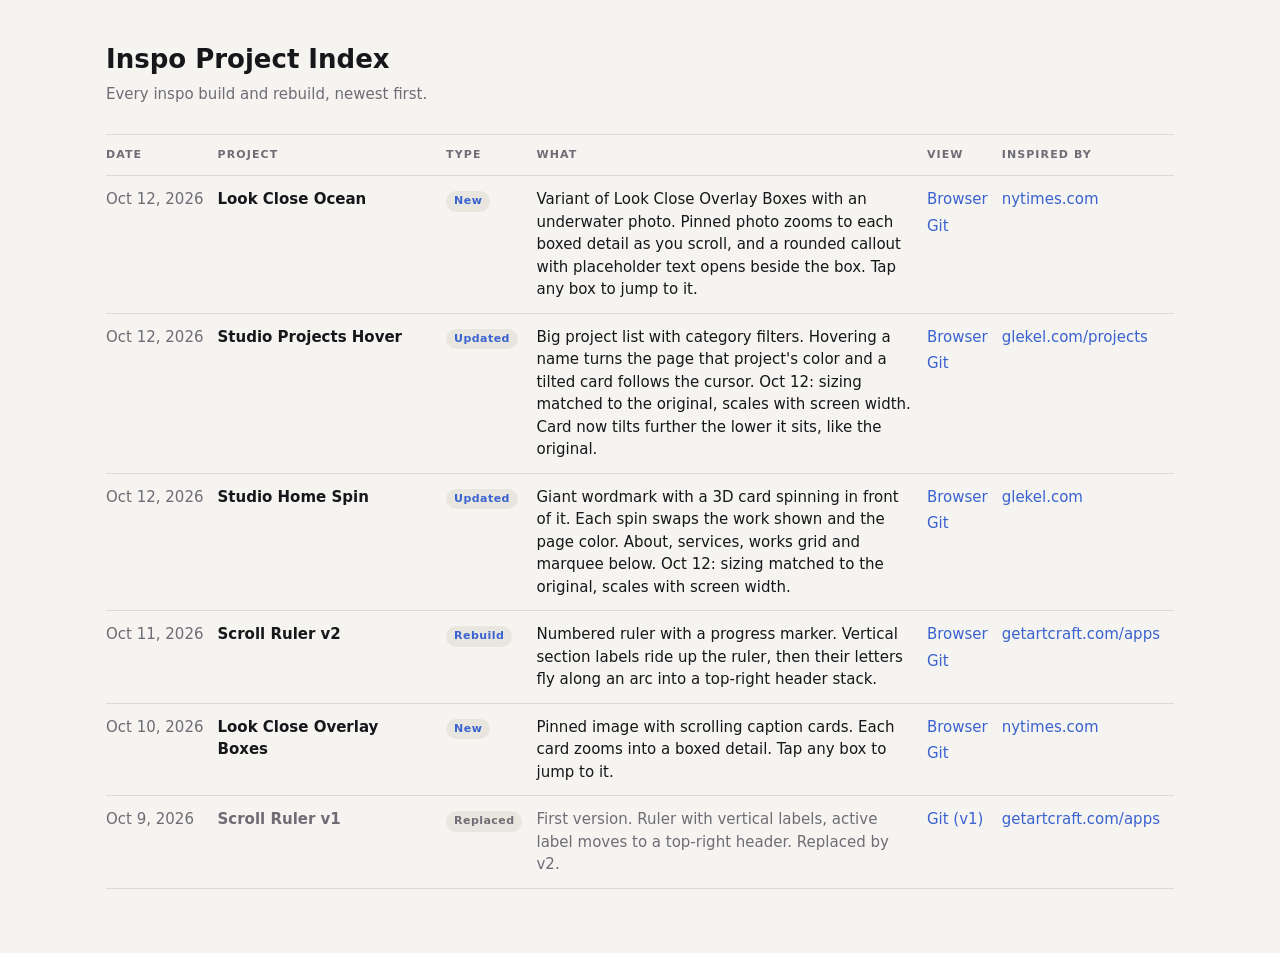
==== index.html @ ab674519 "Studio projects: progressive hover rotation tied to card height on screen Co-Authored-By: Claude Opu" ====
<!doctype html>
<html lang="en">
<head>
<meta charset="utf-8">
<meta name="viewport" content="width=device-width, initial-scale=1">
<title>Inspo Project Index</title>
<style>
  /* Layout: one column log, newest first, table scrolls sideways on phones */
  :root {
    --bg: #f5f4f1;
    --fg: #17161a;
    --muted: #6f6c75;
    --line: #dddad3;
    --accent: #3a63d1;
    --chip: #e9e6df;
    --body: system-ui, -apple-system, "Helvetica Neue", Arial, sans-serif;
  }
  @media (prefers-color-scheme: dark) { :root:not([data-theme="light"]) { --bg:#141317; --fg:#ecebef; --muted:#9b97a1; --line:#2f2d34; --accent:#7f9fff; --chip:#24222a; color-scheme: dark } }
  :root[data-theme="dark"] { --bg:#141317; --fg:#ecebef; --muted:#9b97a1; --line:#2f2d34; --accent:#7f9fff; --chip:#24222a; color-scheme: dark }

  * { box-sizing: border-box; }
  body { margin: 0; background: var(--bg); color: var(--fg); font: 15px/1.5 var(--body); }
  .wrap { max-width: 1100px; margin: 0 auto; padding-inline: 16px; padding-block: 40px 64px; }
  h1 { font-size: 26px; margin: 0 0 4px; text-wrap: balance; }
  .sub { color: var(--muted); margin: 0 0 28px; }
  .table-scroll { overflow-x: auto; border-top: 1px solid var(--line); }
  table { width: 100%; border-collapse: collapse; min-width: 820px; }
  th, td { text-align: left; vertical-align: top; padding: 12px 14px 12px 0; border-bottom: 1px solid var(--line); }
  th { font-size: 11px; letter-spacing: .1em; text-transform: uppercase; color: var(--muted); font-weight: 600; }
  td.date { white-space: nowrap; color: var(--muted); font-variant-numeric: tabular-nums; }
  td.name { font-weight: 600; min-width: 170px; }
  td.what { max-width: 400px; }
  .chip { display: inline-block; font-size: 11px; font-weight: 600; letter-spacing: .04em; padding: 2px 8px; border-radius: 999px; background: var(--chip); color: var(--muted); white-space: nowrap; }
  .chip.live { color: var(--accent); }
  .links { display: flex; flex-direction: column; gap: 4px; white-space: nowrap; }
  a { color: var(--accent); text-decoration: none; }
  a:hover { text-decoration: underline; }
  a:focus-visible { outline: 2px solid var(--accent); outline-offset: 2px; }
  .old td { color: var(--muted); }
</style>
</head>
<body>
<div class="wrap">
  <h1>Inspo Project Index</h1>
  <p class="sub">Every inspo build and rebuild, newest first.</p>

  <div class="table-scroll">
    <table>
      <thead>
        <tr><th>Date</th><th>Project</th><th>Type</th><th>What</th><th>View</th><th>Inspired by</th></tr>
      </thead>
      <tbody>
        <tr>
          <td class="date">Oct 12, 2026</td>
          <td class="name">Look Close Ocean</td>
          <td><span class="chip live">New</span></td>
          <td class="what">Variant of Look Close Overlay Boxes with an underwater photo. Pinned photo zooms to each boxed detail as you scroll, and a rounded callout with placeholder text opens beside the box. Tap any box to jump to it.</td>
          <td><div class="links">
            <a href="look-close-ocean.html">Browser</a>
            <a href="https://github.com/gammagracie/inspo/blob/main/look-close-ocean.html">Git</a>
          </div></td>
          <td><a href="https://www.nytimes.com/interactive/2026/10/08/technology/ai-generated-image-look-close.html">nytimes.com</a></td>
        </tr>
        <tr>
          <td class="date">Oct 12, 2026</td>
          <td class="name">Studio Projects Hover</td>
          <td><span class="chip live">Updated</span></td>
          <td class="what">Big project list with category filters. Hovering a name turns the page that project's color and a tilted card follows the cursor. Oct 12: sizing matched to the original, scales with screen width. Card now tilts further the lower it sits, like the original.</td>
          <td><div class="links">
            <a href="studio-projects-hover.html">Browser</a>
            <a href="https://github.com/gammagracie/inspo/blob/main/studio-projects-hover.html">Git</a>
          </div></td>
          <td><a href="https://www.glekel.com/projects">glekel.com/projects</a></td>
        </tr>
        <tr>
          <td class="date">Oct 12, 2026</td>
          <td class="name">Studio Home Spin</td>
          <td><span class="chip live">Updated</span></td>
          <td class="what">Giant wordmark with a 3D card spinning in front of it. Each spin swaps the work shown and the page color. About, services, works grid and marquee below. Oct 12: sizing matched to the original, scales with screen width.</td>
          <td><div class="links">
            <a href="studio-home-spin.html">Browser</a>
            <a href="https://github.com/gammagracie/inspo/blob/main/studio-home-spin.html">Git</a>
          </div></td>
          <td><a href="https://www.glekel.com/">glekel.com</a></td>
        </tr>
        <tr>
          <td class="date">Oct 11, 2026</td>
          <td class="name">Scroll Ruler v2</td>
          <td><span class="chip live">Rebuild</span></td>
          <td class="what">Numbered ruler with a progress marker. Vertical section labels ride up the ruler, then their letters fly along an arc into a top-right header stack.</td>
          <td><div class="links">
            <a href="scroll-ruler-nav.html">Browser</a>
            <a href="https://github.com/gammagracie/inspo/blob/main/scroll-ruler-nav.html">Git</a>
          </div></td>
          <td><a href="https://getartcraft.com/apps">getartcraft.com/apps</a></td>
        </tr>
        <tr>
          <td class="date">Oct 10, 2026</td>
          <td class="name">Look Close Overlay Boxes</td>
          <td><span class="chip live">New</span></td>
          <td class="what">Pinned image with scrolling caption cards. Each card zooms into a boxed detail. Tap any box to jump to it.</td>
          <td><div class="links">
            <a href="look-close-overlay.html">Browser</a>
            <a href="https://github.com/gammagracie/inspo/blob/main/look-close-overlay.html">Git</a>
          </div></td>
          <td><a href="https://www.nytimes.com/interactive/2026/10/08/technology/ai-generated-image-look-close.html">nytimes.com</a></td>
        </tr>
        <tr class="old">
          <td class="date">Oct 9, 2026</td>
          <td class="name">Scroll Ruler v1</td>
          <td><span class="chip">Replaced</span></td>
          <td class="what">First version. Ruler with vertical labels, active label moves to a top-right header. Replaced by v2.</td>
          <td><div class="links">
            <a href="https://github.com/gammagracie/inspo/blob/887cc51/scroll-ruler-nav.html">Git (v1)</a>
          </div></td>
          <td><a href="https://getartcraft.com/apps">getartcraft.com/apps</a></td>
        </tr>
      </tbody>
    </table>
  </div>
</div>
</body>
</html>
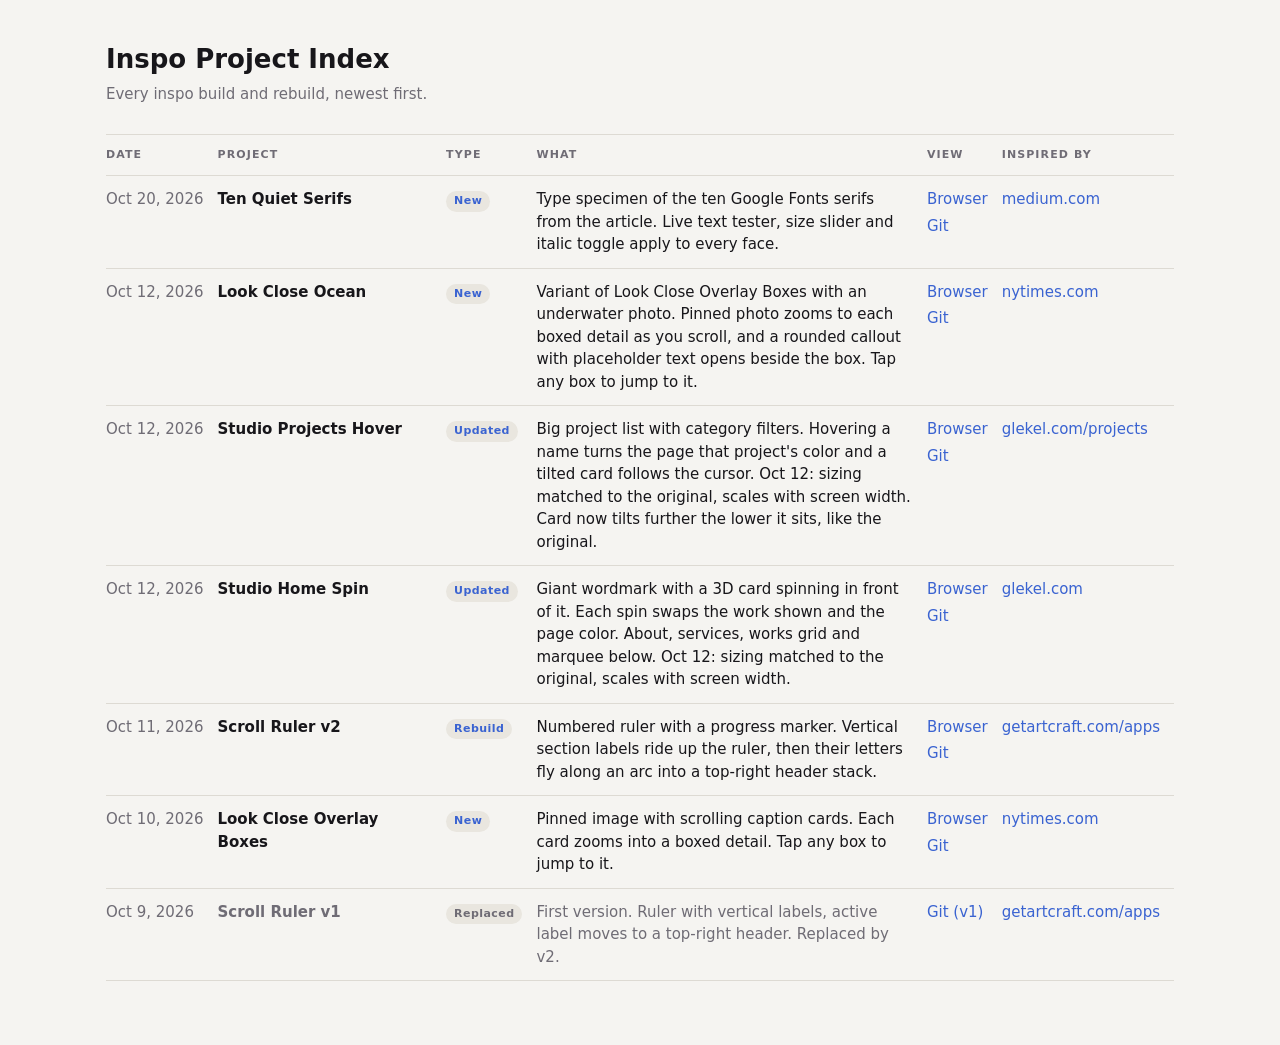
==== commit a1c03030: "Add ten quiet serifs type specimen" ====
--- a/index.html
+++ b/index.html
@@ -50,6 +50,17 @@
         <tr><th>Date</th><th>Project</th><th>Type</th><th>What</th><th>View</th><th>Inspired by</th></tr>
       </thead>
       <tbody>
+        <tr>
+          <td class="date">Oct 20, 2026</td>
+          <td class="name">Ten Quiet Serifs</td>
+          <td><span class="chip live">New</span></td>
+          <td class="what">Type specimen of the ten Google Fonts serifs from the article. Live text tester, size slider and italic toggle apply to every face.</td>
+          <td><div class="links">
+            <a href="serif-specimens.html">Browser</a>
+            <a href="https://github.com/gammagracie/inspo/blob/main/serif-specimens.html">Git</a>
+          </div></td>
+          <td><a href="https://shambhaviojha.medium.com/10-beautiful-serifs-on-google-fonts-you-probably-havent-seen-before-97a56efa0000">medium.com</a></td>
+        </tr>
         <tr>
           <td class="date">Oct 12, 2026</td>
           <td class="name">Look Close Ocean</td>
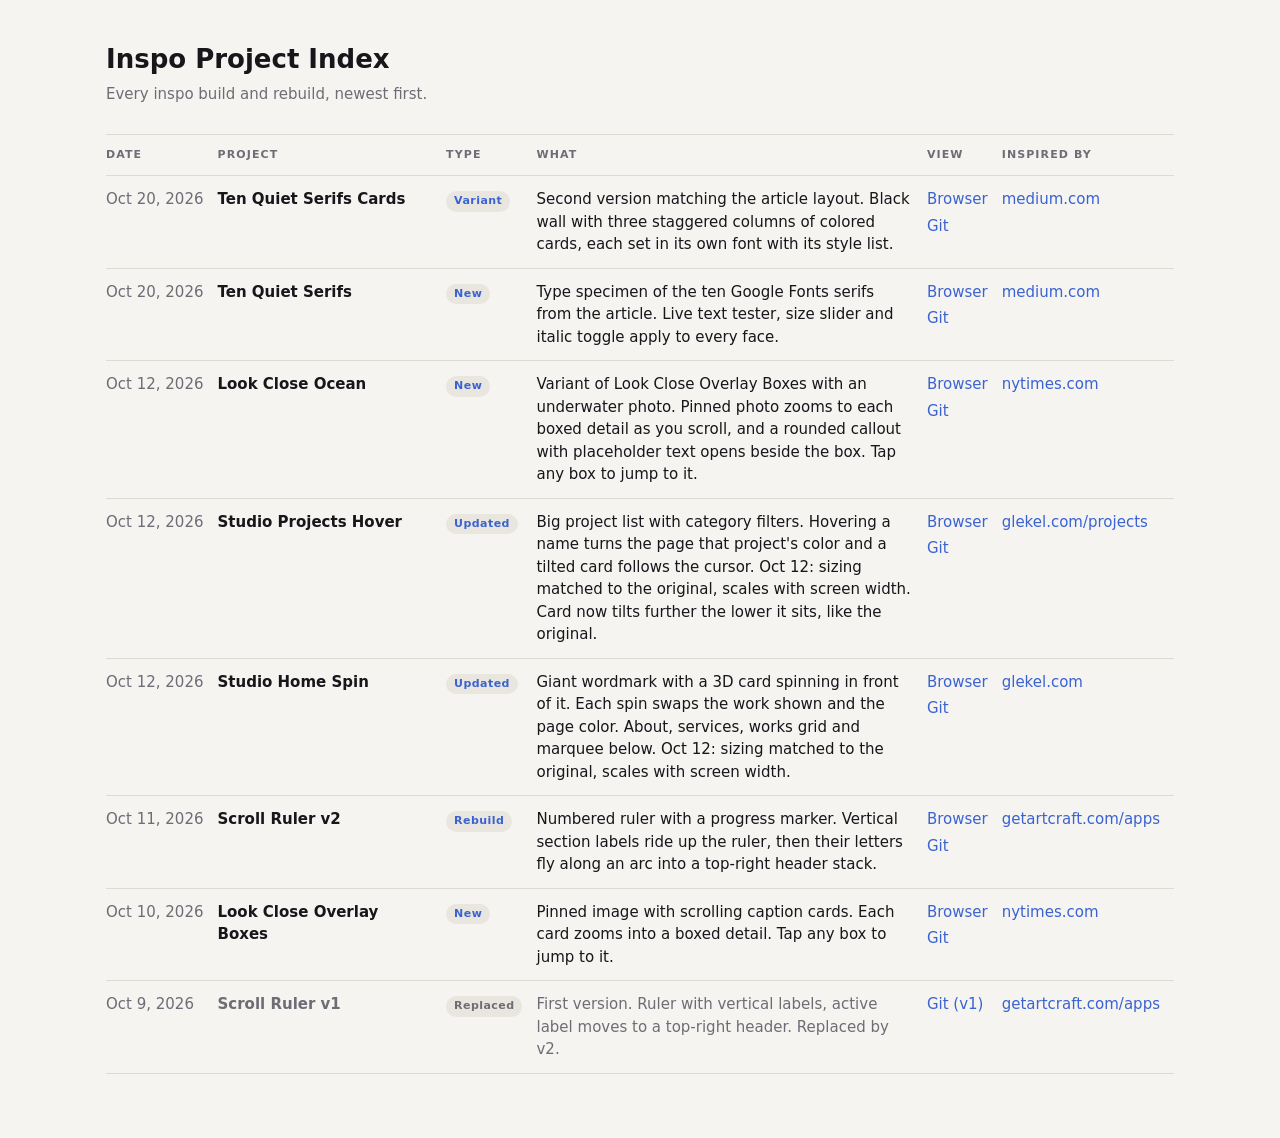
==== commit ae2b221f: "Add serif cards variant and reference captures of original pages" ====
--- a/index.html
+++ b/index.html
@@ -50,6 +50,17 @@
         <tr><th>Date</th><th>Project</th><th>Type</th><th>What</th><th>View</th><th>Inspired by</th></tr>
       </thead>
       <tbody>
+        <tr>
+          <td class="date">Oct 20, 2026</td>
+          <td class="name">Ten Quiet Serifs Cards</td>
+          <td><span class="chip live">Variant</span></td>
+          <td class="what">Second version matching the article layout. Black wall with three staggered columns of colored cards, each set in its own font with its style list.</td>
+          <td><div class="links">
+            <a href="serif-cards.html">Browser</a>
+            <a href="https://github.com/gammagracie/inspo/blob/main/serif-cards.html">Git</a>
+          </div></td>
+          <td><a href="https://shambhaviojha.medium.com/10-beautiful-serifs-on-google-fonts-you-probably-havent-seen-before-97a56efa0000">medium.com</a></td>
+        </tr>
         <tr>
           <td class="date">Oct 20, 2026</td>
           <td class="name">Ten Quiet Serifs</td>
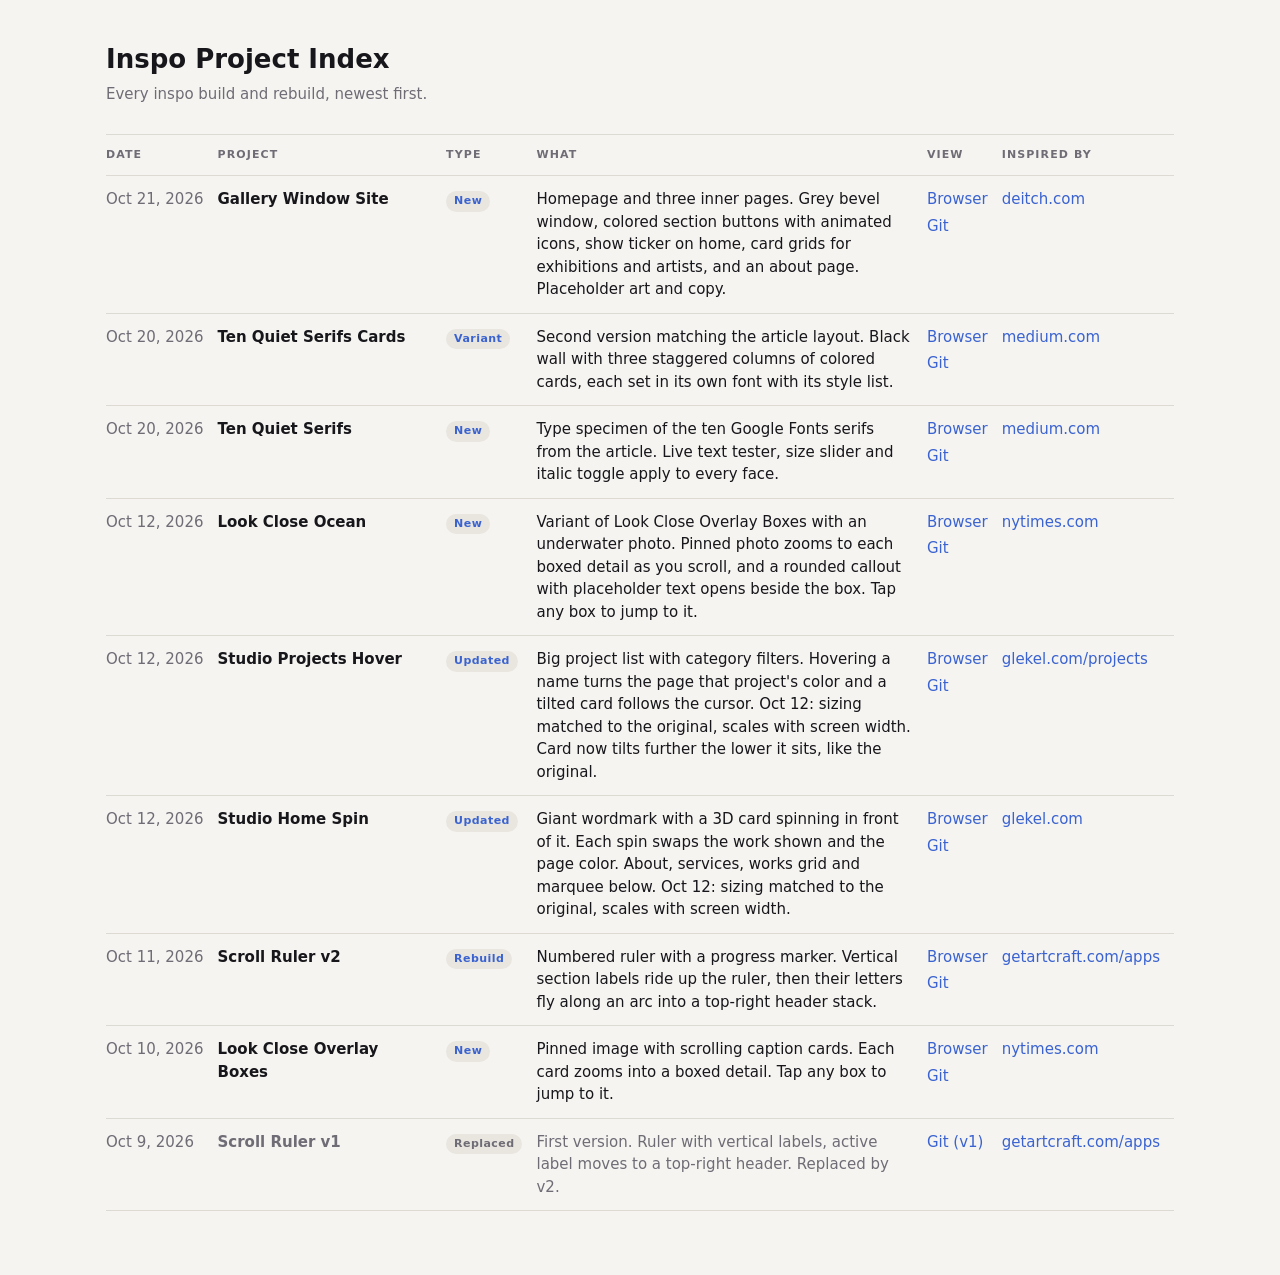
==== commit 6f9613f4: "Add gallery window site build (homepage and three inner pages) Co-Authored-By: Claude Opus 5.5 <nore" ====
--- a/index.html
+++ b/index.html
@@ -50,6 +50,17 @@
         <tr><th>Date</th><th>Project</th><th>Type</th><th>What</th><th>View</th><th>Inspired by</th></tr>
       </thead>
       <tbody>
+        <tr>
+          <td class="date">Oct 21, 2026</td>
+          <td class="name">Gallery Window Site</td>
+          <td><span class="chip live">New</span></td>
+          <td class="what">Homepage and three inner pages. Grey bevel window, colored section buttons with animated icons, show ticker on home, card grids for exhibitions and artists, and an about page. Placeholder art and copy.</td>
+          <td><div class="links">
+            <a href="deitch/">Browser</a>
+            <a href="https://github.com/gammagracie/inspo/tree/main/deitch">Git</a>
+          </div></td>
+          <td><a href="https://deitch.com/">deitch.com</a></td>
+        </tr>
         <tr>
           <td class="date">Oct 20, 2026</td>
           <td class="name">Ten Quiet Serifs Cards</td>
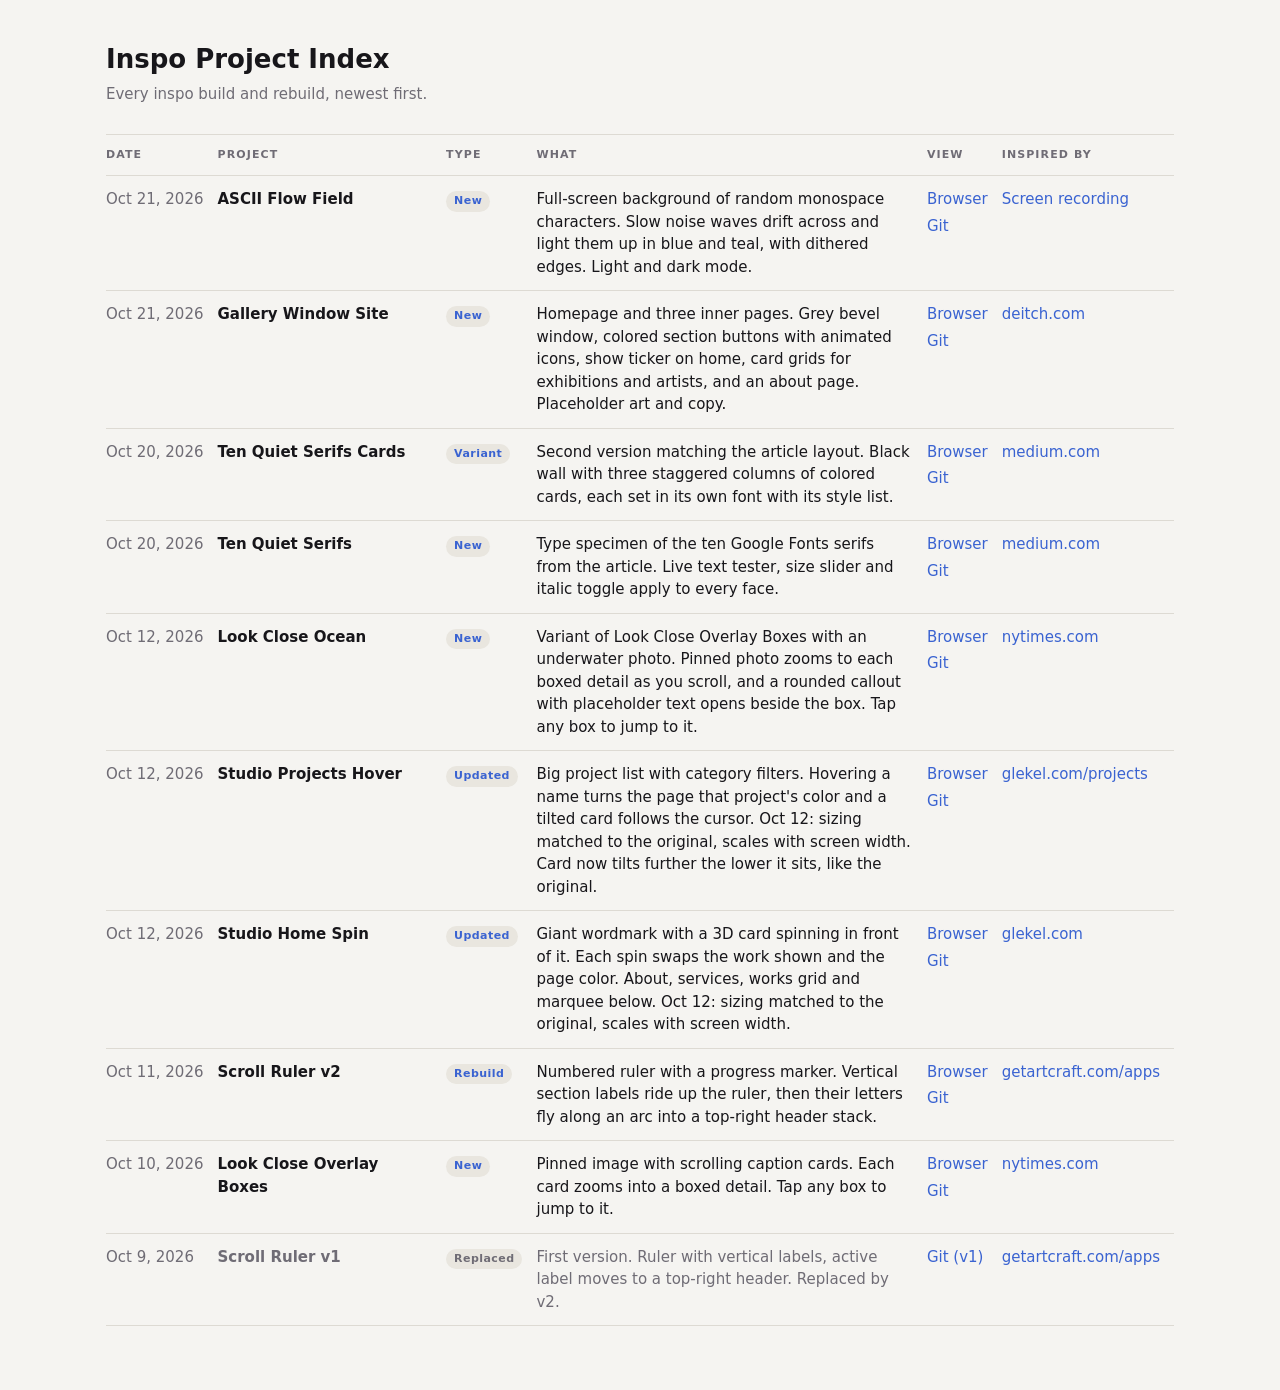
==== commit 67e9771e: "Add ASCII flow field background demo Co-Authored-By: Claude Opus 5.5 <noreply@anthropic.com> Claude-" ====
--- a/index.html
+++ b/index.html
@@ -50,6 +50,17 @@
         <tr><th>Date</th><th>Project</th><th>Type</th><th>What</th><th>View</th><th>Inspired by</th></tr>
       </thead>
       <tbody>
+        <tr>
+          <td class="date">Oct 21, 2026</td>
+          <td class="name">ASCII Flow Field</td>
+          <td><span class="chip live">New</span></td>
+          <td class="what">Full-screen background of random monospace characters. Slow noise waves drift across and light them up in blue and teal, with dithered edges. Light and dark mode.</td>
+          <td><div class="links">
+            <a href="ascii-flow.html">Browser</a>
+            <a href="https://github.com/gammagracie/inspo/blob/main/ascii-flow.html">Git</a>
+          </div></td>
+          <td><a href="references/ascii-flow/screen-recording.mov">Screen recording</a></td>
+        </tr>
         <tr>
           <td class="date">Oct 21, 2026</td>
           <td class="name">Gallery Window Site</td>
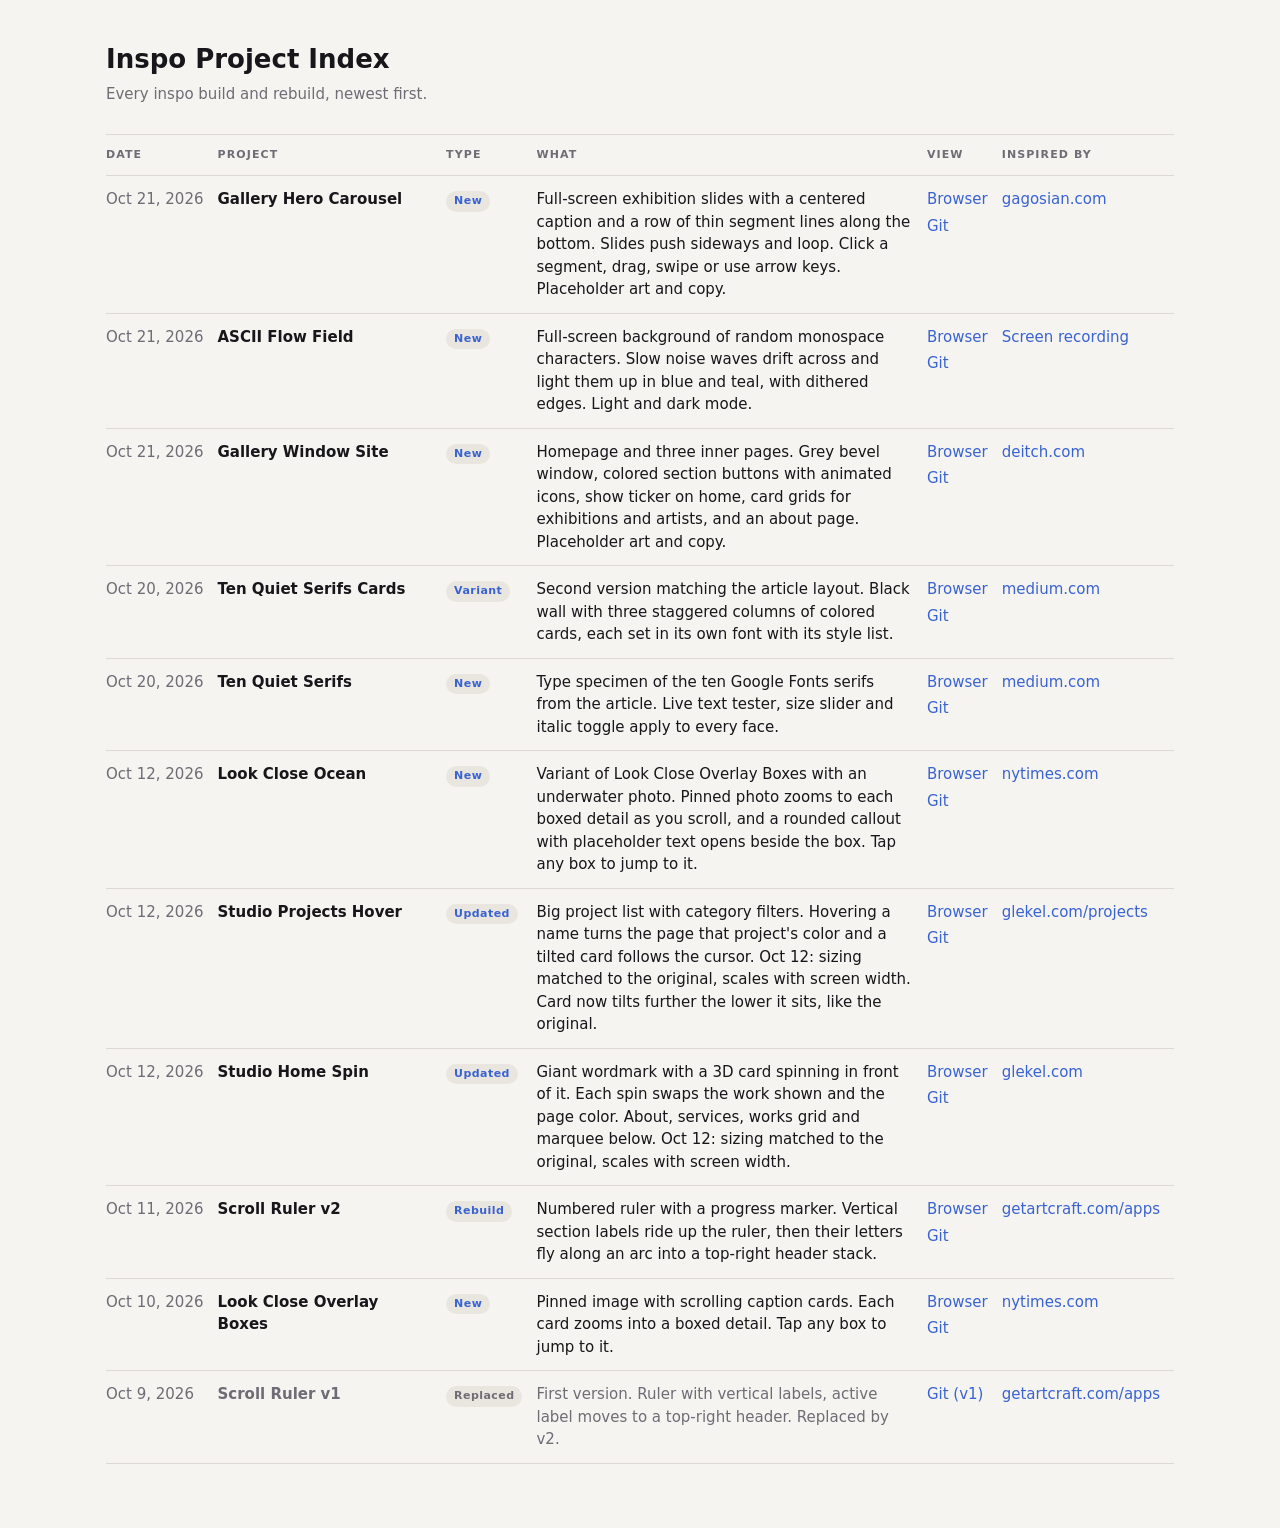
==== commit 2af475ef: "Add gallery hero carousel demo" ====
--- a/index.html
+++ b/index.html
@@ -50,6 +50,17 @@
         <tr><th>Date</th><th>Project</th><th>Type</th><th>What</th><th>View</th><th>Inspired by</th></tr>
       </thead>
       <tbody>
+        <tr>
+          <td class="date">Oct 21, 2026</td>
+          <td class="name">Gallery Hero Carousel</td>
+          <td><span class="chip live">New</span></td>
+          <td class="what">Full-screen exhibition slides with a centered caption and a row of thin segment lines along the bottom. Slides push sideways and loop. Click a segment, drag, swipe or use arrow keys. Placeholder art and copy.</td>
+          <td><div class="links">
+            <a href="gallery-hero-carousel.html">Browser</a>
+            <a href="https://github.com/gammagracie/inspo/blob/main/gallery-hero-carousel.html">Git</a>
+          </div></td>
+          <td><a href="https://gagosian.com/">gagosian.com</a></td>
+        </tr>
         <tr>
           <td class="date">Oct 21, 2026</td>
           <td class="name">ASCII Flow Field</td>
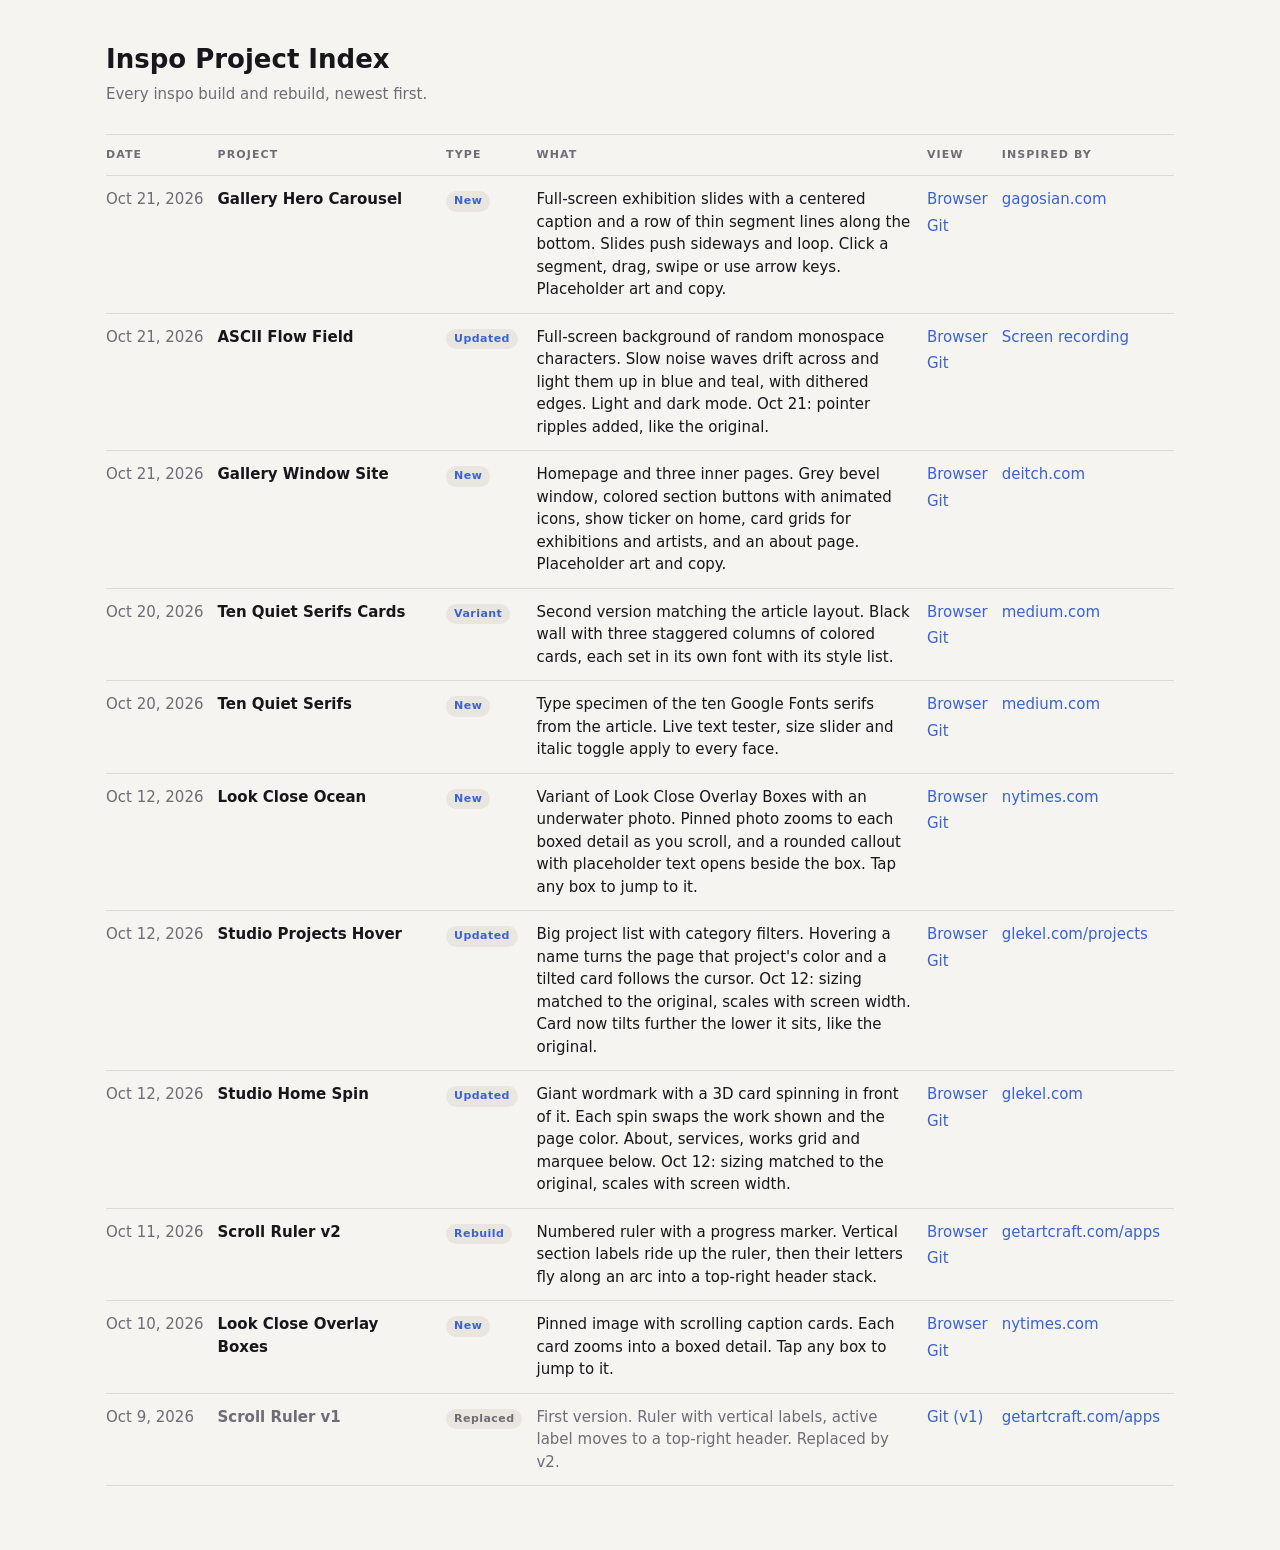
==== commit 83e7bc71: "Log pointer ripples in README and index Co-Authored-By: Claude Opus 5.5 <noreply@anthropic.com> Clau" ====
--- a/index.html
+++ b/index.html
@@ -64,8 +64,8 @@
         <tr>
           <td class="date">Oct 21, 2026</td>
           <td class="name">ASCII Flow Field</td>
-          <td><span class="chip live">New</span></td>
-          <td class="what">Full-screen background of random monospace characters. Slow noise waves drift across and light them up in blue and teal, with dithered edges. Light and dark mode.</td>
+          <td><span class="chip live">Updated</span></td>
+          <td class="what">Full-screen background of random monospace characters. Slow noise waves drift across and light them up in blue and teal, with dithered edges. Light and dark mode. Oct 21: pointer ripples added, like the original.</td>
           <td><div class="links">
             <a href="ascii-flow.html">Browser</a>
             <a href="https://github.com/gammagracie/inspo/blob/main/ascii-flow.html">Git</a>
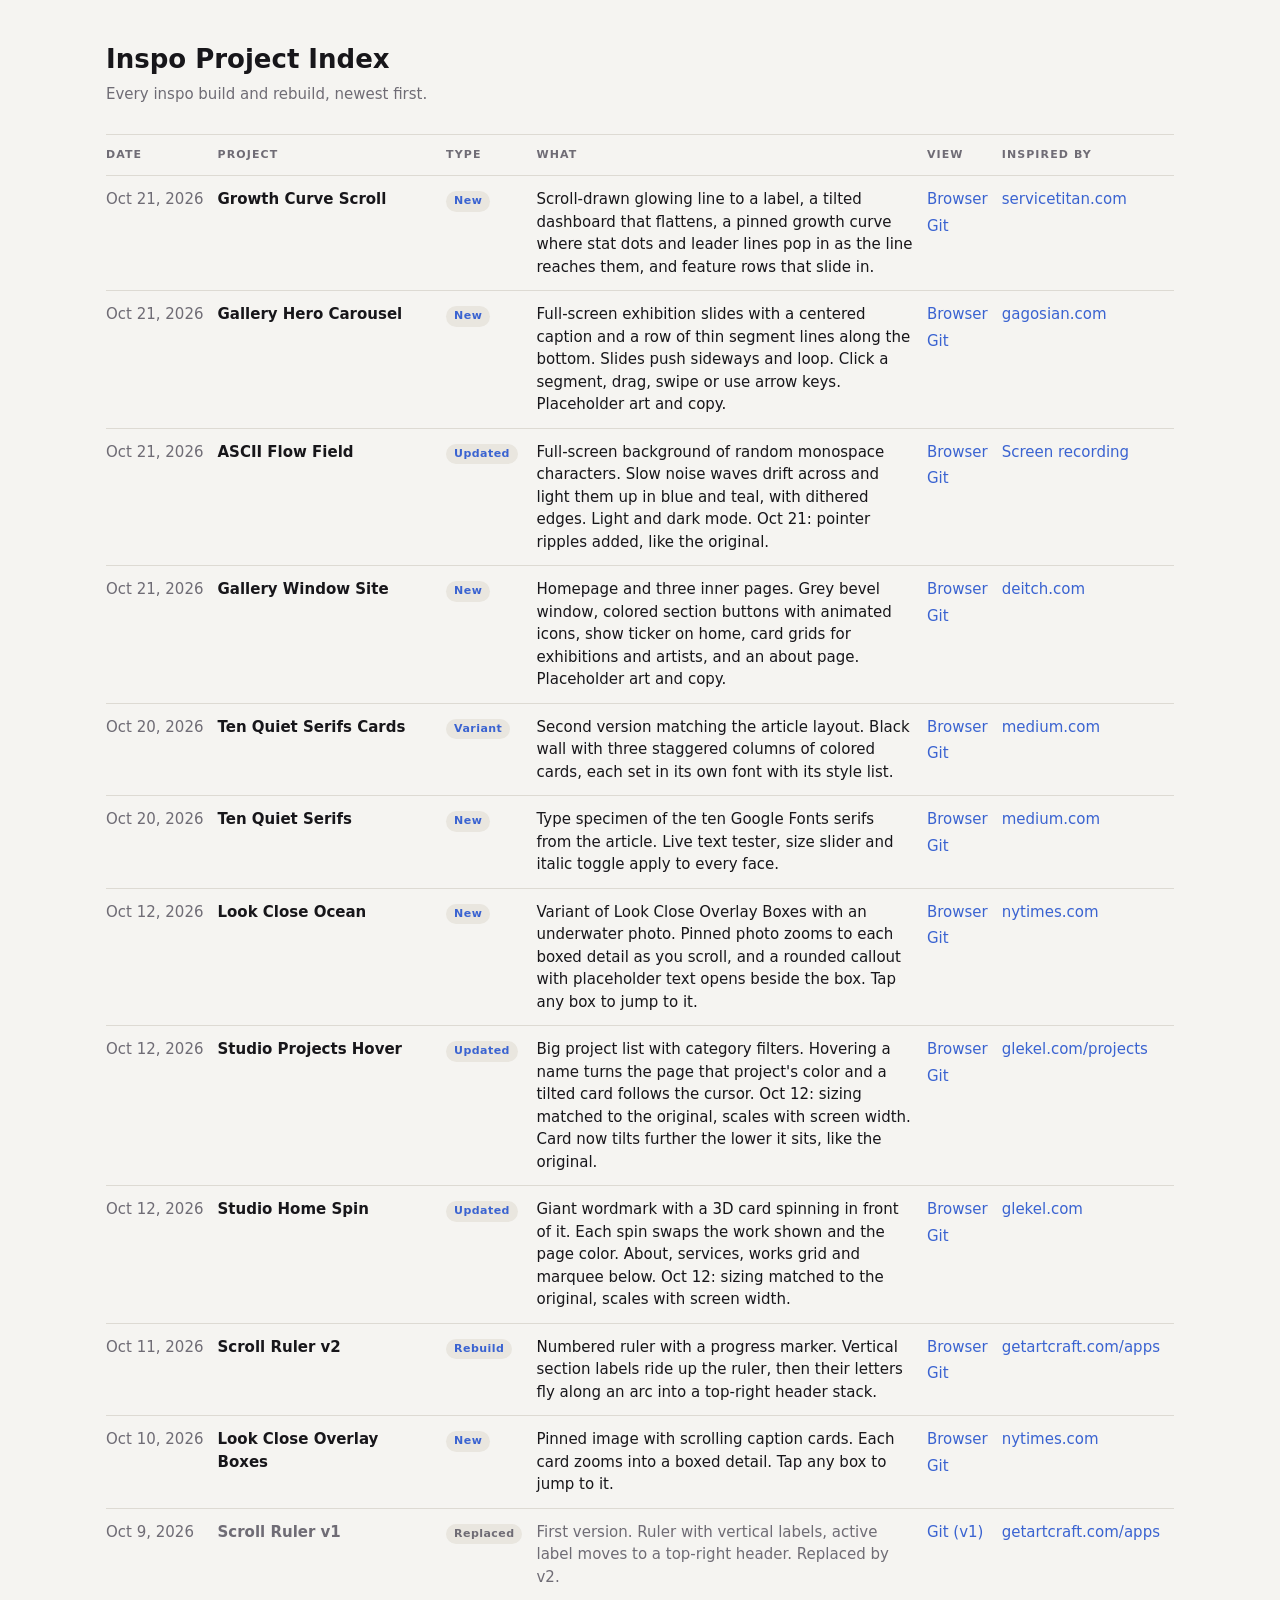
==== commit 39885c68: "Add growth curve scroll demo and ServiceTitan reference recording" ====
--- a/index.html
+++ b/index.html
@@ -50,6 +50,17 @@
         <tr><th>Date</th><th>Project</th><th>Type</th><th>What</th><th>View</th><th>Inspired by</th></tr>
       </thead>
       <tbody>
+        <tr>
+          <td class="date">Oct 21, 2026</td>
+          <td class="name">Growth Curve Scroll</td>
+          <td><span class="chip live">New</span></td>
+          <td class="what">Scroll-drawn glowing line to a label, a tilted dashboard that flattens, a pinned growth curve where stat dots and leader lines pop in as the line reaches them, and feature rows that slide in.</td>
+          <td><div class="links">
+            <a href="growth-curve-scroll.html">Browser</a>
+            <a href="https://github.com/gammagracie/inspo/blob/main/growth-curve-scroll.html">Git</a>
+          </div></td>
+          <td><a href="https://www.servicetitan.com/features/pro/marketing">servicetitan.com</a></td>
+        </tr>
         <tr>
           <td class="date">Oct 21, 2026</td>
           <td class="name">Gallery Hero Carousel</td>
